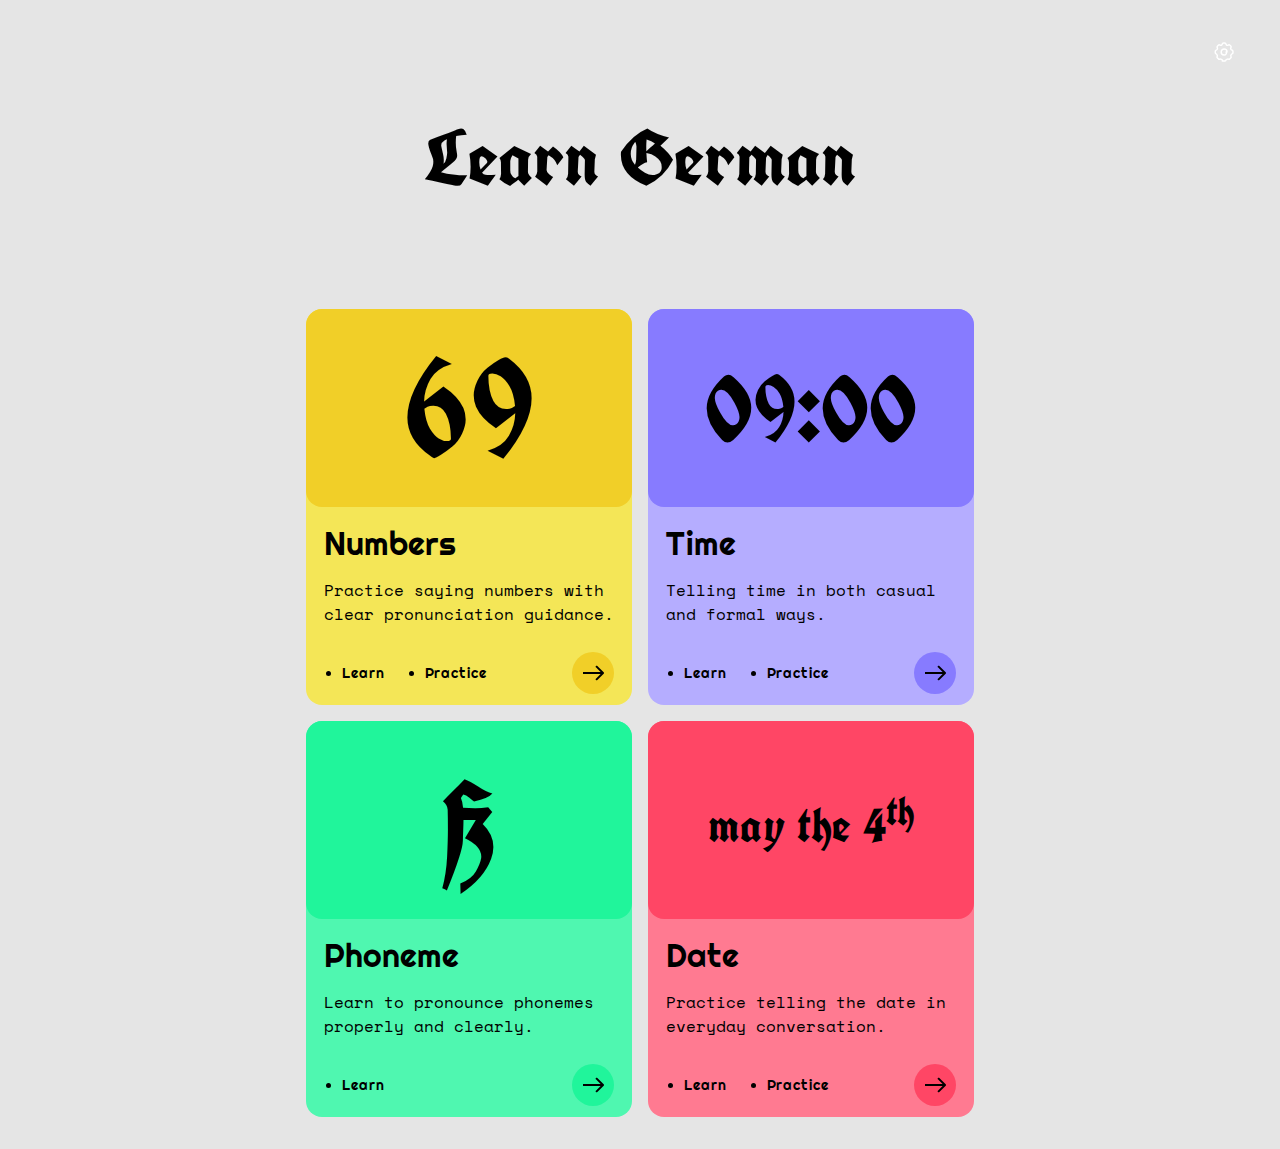
==== index.html @ d7c13671 "Implemented homepage" ====
<!DOCTYPE html>
<html lang="en">
    <head>
        <meta charset="UTF-8">
        <meta name="viewport" content="width=device-width, initial-scale=1.0" />
        <link rel="stylesheet" href="./style.css">
        <script src="./script.js" defer></script>
        <title>Home</title>
    </head>
    <body>
        <nav> <p></p> <button><img src="./assets/icons/settings.svg" alt="setting icon"></button></nav>
        <h1 class = "hero-text">Learn German</h1>
        <div class="cards-container">
            <div class="card number-card">
                <div class="top-container">
                    <p class = "card-img">69</p> 
                </div>
                <div class="bottom-container">
                    <p class="title">Numbers</p>
                    <p class="description">Practice saying numbers with clear pronunciation guidance.</p>
                    <div class="card-footer">
                        <ul class="lessons">
                            <li>Learn</li>
                            <li>Practice</li>
                        </ul>   
                        <a class="red-btn"  href="#"> <img src="./assets/icons/arrow.svg" alt="arrow icon"> </a>
                    </div>
                </div>
            </div>

            <div class="card time-card">
                <div class="top-container">
                    <p class = "card-img">09:00</p> 
                </div>
                <div class="bottom-container">
                    <p class="title">Time</p>
                    <p class="description">Telling time in both casual and formal ways.</p>
                    <div class="card-footer">
                        <ul class="lessons">
                            <li>Learn</li>
                            <li>Practice</li>
                        </ul>   
                        <a class="red-btn"  href="#"> <img src="./assets/icons/arrow.svg" alt="arrow icon"> </a>
                    </div>
                </div>
            </div>

            <div class="card phoneme-card">
                <div class="top-container">
                    <p class = "card-img">ß</p> 
                </div>
                <div class="bottom-container">
                    <p class="title">Phoneme</p>
                    <p class="description">Learn to pronounce phonemes properly and clearly.</p>
                    <div class="card-footer">
                        <ul class="lessons">
                            <li>Learn</li>
                        </ul>   
                        <a class="red-btn"  href="#"> <img src="./assets/icons/arrow.svg" alt="arrow icon"> </a>
                    </div>
                </div>
            </div>

            <div class="card date-card">
                <div class="top-container">
                    <p class = "card-img">may the 4<sup>th</sup></p> 
                </div>
                <div class="bottom-container">
                    <p class="title">Date</p>
                    <p class="description">Practice telling the date in everyday conversation.</p>
                    <div class="card-footer">
                        <ul class="lessons">
                            <li>Learn</li>
                            <li>Practice</li>
                        </ul>   
                        <a class="red-btn"  href="#"> <img src="./assets/icons/arrow.svg" alt="arrow icon"> </a>
                    </div>
                </div>
            </div>
        </div>
    </body>
</html>
---- style.css ----
@import url("./utils/css/util.css");

body{
    background-color: var(--primary-color); 
    color: var(--secondary-color);
}


.hero-text{
    font-family: Unifrak;
    font-size: 78px;
    width: 100%;
    text-align:center;
    margin-bottom: 100px;
}

.cards-container{
    display: flex;
    flex-wrap: wrap;
    gap: 1rem;   
    padding-inline: 13.125vw;
    margin-bottom: 32px;
    width: fit-content;
    margin-inline: auto;
}


.card{
    color: var(--black);
    height: 396px;
    border-radius:1rem;
   background-color: var(--card-color-1);
}
.card .top-container{
   background-color: var(--card-color-2);
   height: 50%;
    border-radius:16px;
    display: grid;
    place-content: center;
    font-family: Unifrak;
    margin-bottom: 16px;
}

.card .bottom-container{
    padding-inline: 18px;
}

.card .card-footer{
    display: flex;
            justify-content: space-between;
    align-items: center;
    margin-bottom: 23px;
}


.card .title{
    font-family:Righ;
    margin-bottom: 14px;
    font-size: 32px;
}

.card .description{
    width: 29ch;
    font-family: Mono;
    margin-bottom: 26px;
    font-size: 16px;
}

.lessons{
    font-family: Righ;
    display: flex;
    gap: 40px;
    margin-left: 18px;
    font-size: 14px;
}

.card .red-btn{
    background-color: var(--card-color-2); 
    width: 42px;
    height: 42px;
    border-radius: 100vw;
    display: grid; 
    place-content: center;
}

.number-card{
    --card-color-1: var(--light-yellow);
    --card-color-2: var(--yellow)
}

.number-card .top-container{
    font-size: 141px;
}


.time-card{
    --card-color-1: var(--light-blue);
    --card-color-2: var(--blue)
}

.time-card .top-container{
    font-size: 95px;
}

.phoneme-card{
    --card-color-1: var(--light-green);
    --card-color-2: var(--green)
}

.phoneme-card .top-container{
    font-size: 120px;
}
.date-card{
    --card-color-1: var(--light-red);
    --card-color-2: var(--red);
}

.date-card .top-container{
    font-size: 48px;
}

@media (max-width: 1345px) {
    .cards-container{
        justify-content:center;
        width: initial;
    }
}
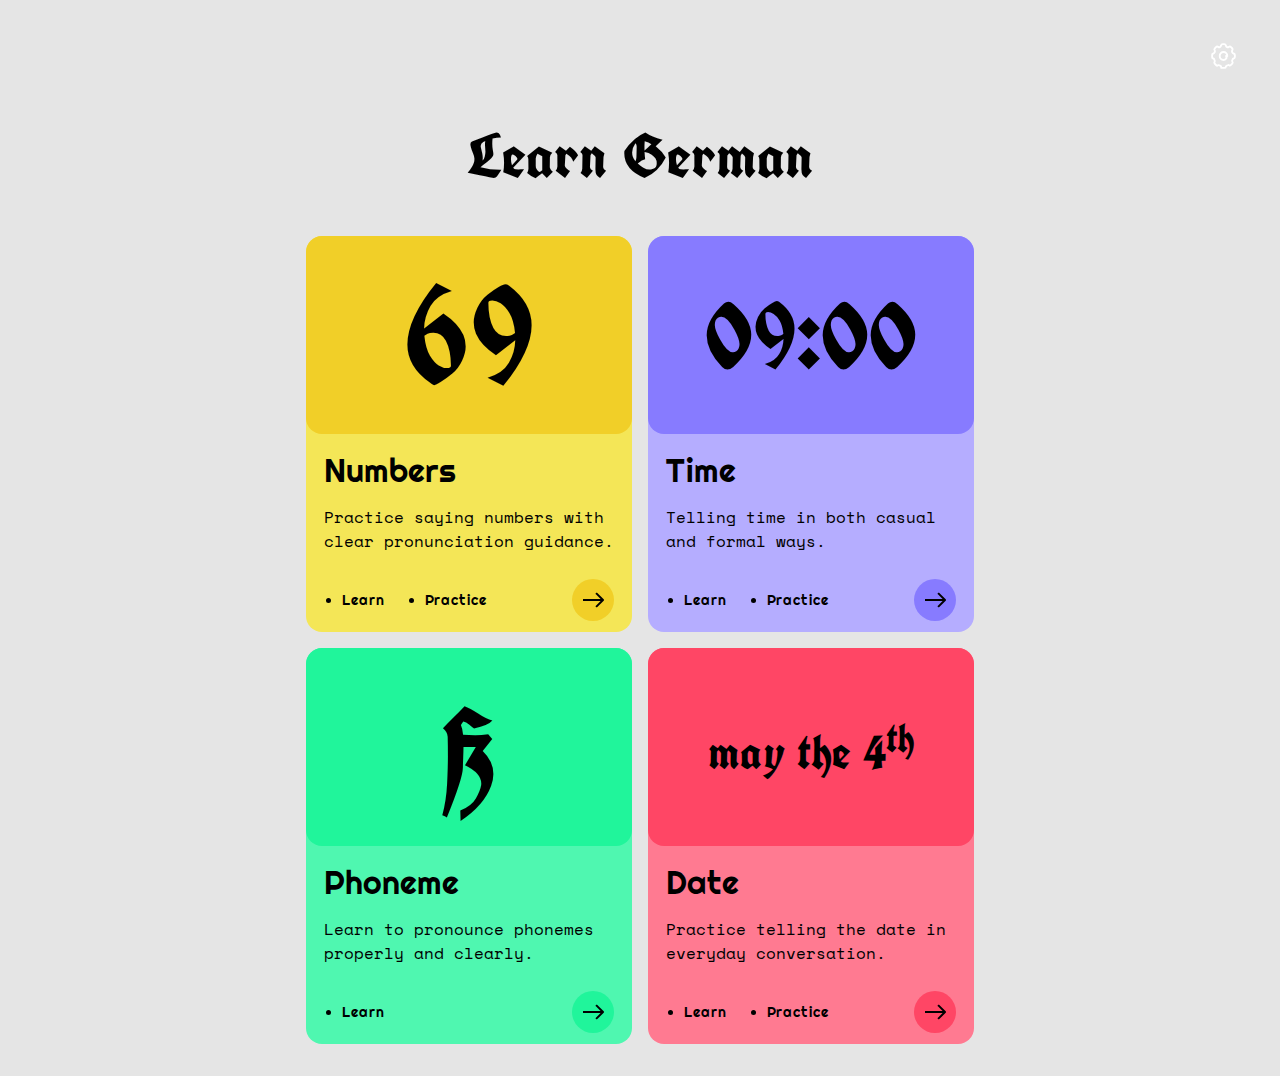
==== commit 4af75ef2: "Expermenting with different fonts for different vw" ====
--- a/index.html
+++ b/index.html
@@ -8,7 +8,7 @@
         <title>Home</title>
     </head>
     <body>
-        <nav> <p></p> <button><img src="./assets/icons/settings.svg" alt="setting icon"></button></nav>
+        <nav> <p></p> <button id = "setting-btn"><img src="./assets/icons/settings.svg" alt="setting icon"></button></nav>
         <h1 class = "hero-text">Learn German</h1>
         <div class="cards-container">
             <div class="card number-card">
--- a/style.css
+++ b/style.css
@@ -6,78 +6,76 @@
 }
 
 
+
 .hero-text{
     font-family: Unifrak;
-    font-size: 78px;
+    font-size: 3.875rem; /* 78px / 16 */
     width: 100%;
     text-align:center;
-    margin-bottom: 100px;
+    margin-bottom: 2.5rem; /* 100px / 16 */
 }
 
 .cards-container{
     display: flex;
     flex-wrap: wrap;
+    justify-content: center;
     gap: 1rem;   
     padding-inline: 13.125vw;
-    margin-bottom: 32px;
-    width: fit-content;
-    margin-inline: auto;
+    margin-bottom: 2rem; /* 32px / 16 */
 }
-
 
 .card{
     color: var(--black);
-    height: 396px;
+    height: 24.75rem; /* 396px / 16 */
     border-radius:1rem;
-   background-color: var(--card-color-1);
+    background-color: var(--card-color-1);
 }
 .card .top-container{
-   background-color: var(--card-color-2);
-   height: 50%;
-    border-radius:16px;
+    background-color: var(--card-color-2);
+    height: 50%;
+    border-radius:1rem; /* 16px / 16 */
     display: grid;
     place-content: center;
     font-family: Unifrak;
-    margin-bottom: 16px;
+    margin-bottom: 1rem; /* 16px / 16 */
 }
 
 .card .bottom-container{
-    padding-inline: 18px;
+    padding-inline: 1.125rem; /* 18px / 16 */
 }
 
 .card .card-footer{
     display: flex;
-            justify-content: space-between;
+    justify-content: space-between;
     align-items: center;
-    margin-bottom: 23px;
+    margin-bottom: 1.4375rem; /* 23px / 16 */
 }
-
 
 .card .title{
     font-family:Righ;
-    margin-bottom: 14px;
-    font-size: 32px;
+    margin-bottom: 0.875rem; /* 14px / 16 */
+    font-size: 2rem; /* 32px / 16 */
 }
 
 .card .description{
     width: 29ch;
     font-family: Mono;
-    margin-bottom: 26px;
-    font-size: 16px;
+    margin-bottom: 1.625rem; /* 26px / 16 */
+    font-size: 1rem; /* 16px / 16 */
 }
 
 .lessons{
     font-family: Righ;
     display: flex;
-    gap: 40px;
-    margin-left: 18px;
-    font-size: 14px;
+    gap: 2.5rem; /* 40px / 16 */
+    margin-left: 1.125rem; /* 18px / 16 */
+    font-size: 0.875rem; /* 14px / 16 */
 }
 
 .card .red-btn{
     background-color: var(--card-color-2); 
-    width: 42px;
-    height: 42px;
+    width: 2.625rem; /* 42px / 16 */
+    height: 2.625rem; /* 42px / 16 */
     border-radius: 100vw;
     display: grid; 
     place-content: center;
@@ -89,9 +87,8 @@
 }
 
 .number-card .top-container{
-    font-size: 141px;
+    font-size: 8.8125rem; /* 141px / 16 */
 }
-
 
 .time-card{
     --card-color-1: var(--light-blue);
@@ -99,7 +96,7 @@
 }
 
 .time-card .top-container{
-    font-size: 95px;
+    font-size: 5.9375rem; /* 95px / 16 */
 }
 
 .phoneme-card{
@@ -108,21 +105,15 @@
 }
 
 .phoneme-card .top-container{
-    font-size: 120px;
+    font-size: 7.5rem; /* 120px / 16 */
 }
+
 .date-card{
     --card-color-1: var(--light-red);
     --card-color-2: var(--red);
 }
 
 .date-card .top-container{
-    font-size: 48px;
+    font-size: 3rem; /* 48px / 16 */
 }
 
-@media (max-width: 1345px) {
-    .cards-container{
-        justify-content:center;
-        width: initial;
-    }
-}
-
